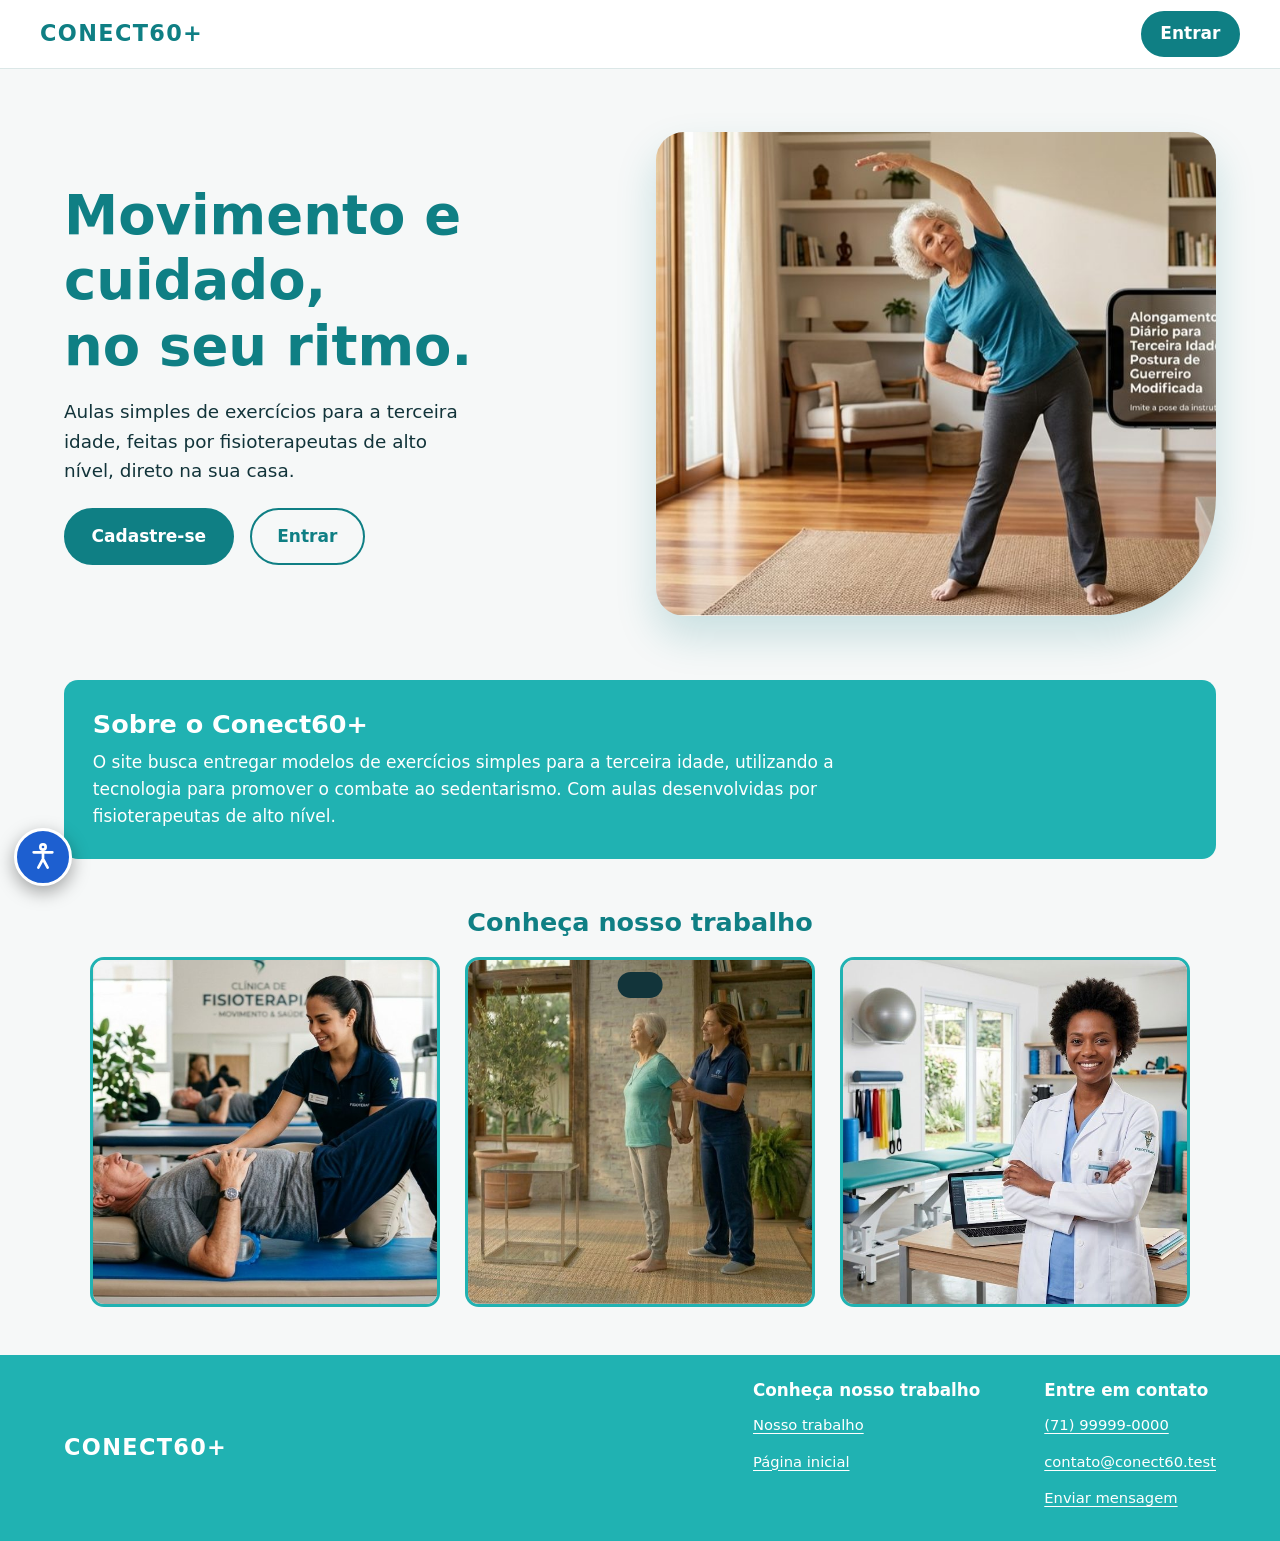
==== Conect60--main/Conect60--main/index.html @ 30f58a7e "Add files via upload" ====
<!DOCTYPE html>
<html lang="pt-BR">
<head>
<meta charset="UTF-8">
<meta name="viewport" content="width=device-width, initial-scale=1">
<title>Conect60+ | Exercícios para a terceira idade</title>
<link rel="stylesheet" href="style.css">
<script src="script.js" defer></script>
</head>
<body>
<a class="skip" href="#main">Pular para o conteúdo</a>

<header class="top">
  <a class="logo" href="#" data-go="home" aria-label="Conect60+, página inicial">CONECT60+</a>
  <nav class="top-actions" aria-label="Principal">
    <button class="btn btn-sm" id="btn-enter-top" data-open="login">Entrar</button>
    <button class="icon-btn" id="btn-profile" data-open="profile" aria-label="Abrir meu perfil" hidden>
      <img id="top-avatar" alt="" hidden>
      <svg id="top-avatar-svg" viewBox="0 0 24 24" aria-hidden="true"><circle cx="12" cy="8" r="4"/><path d="M4 21c1-4.5 4.5-6 8-6s7 1.5 8 6"/></svg>
    </button>
    <button class="btn btn-sm btn-ghost" id="btn-logout" hidden>Sair</button>
  </nav>
</header>

<main id="main" tabindex="-1">

  <!-- HOME -->
  <section class="view is-active" id="view-home" aria-labelledby="h-home">
    <div class="hero">
      <div class="hero-text">
        <h1 id="h-home">Movimento e cuidado, <br>no seu ritmo.</h1>
        <p>Aulas simples de exercícios para a terceira idade, feitas por fisioterapeutas de alto nível, direto na sua casa.</p>
        <div class="cta">
          <button class="btn" data-open="signup">Cadastre-se</button>
          <button class="btn btn-outline" data-open="login">Entrar</button>
        </div>
      </div>
      <div class="hero-img" role="img" aria-label="Senhora fazendo alongamento em casa, seguindo uma aula pelo celular"></div>
    </div>
    <section class="about" aria-labelledby="h-about">
      <h2 id="h-about">Sobre o Conect60+</h2>
      <p>O site busca entregar modelos de exercícios simples para a terceira idade, utilizando a tecnologia para promover o combate ao sedentarismo. Com aulas desenvolvidas por fisioterapeutas de alto nível.</p>
    </section>

  <!-- CONHEÇA NOSSO TRABALHO (só na página inicial) -->
  <section class="work" id="trabalho" tabindex="-1" aria-labelledby="h-work">
    <h2 id="h-work">Conheça nosso trabalho</h2>
    <ul class="work-grid">
      <li><figure tabindex="0">
        <div class="photo p1" role="img" aria-label="Fisioterapeuta atendendo um paciente idoso em uma clínica"></div>
        <figcaption>Nossos fisioterapeutas são profissionais qualificados e preparados para atender as necessidades da terceira idade.</figcaption>
      </figure></li>
      <li><figure tabindex="0">
        <div class="photo p2" role="img" aria-label="Fisioterapeuta ajudando uma senhora em um exercício de alongamento dos braços"></div>
        <figcaption>Todos os exercícios são seguros, confiáveis e desenvolvidos com base em orientações profissionais.</figcaption>
      </figure></li>
      <li><figure tabindex="0">
        <div class="photo p3" role="img" aria-label="Fisioterapeuta sorrindo, de braços cruzados, em sala de fisioterapia"></div>
        <figcaption>Nossa equipe acompanha cada aula com carinho e atenção, para você se sentir seguro em cada movimento.</figcaption>
      </figure></li>
    </ul>
  </section>
  </section>

  <!-- HOME DO IDOSO -->
  <section class="view" id="view-elder" aria-labelledby="h-elder">
    <div class="banner"><h1 id="h-elder">Olá, <span class="user-name">bem-vindo</span>!</h1></div>
    <div class="content">
      <h2 class="tag">Suas aulas</h2>
      <p class="progress" id="progress" aria-live="polite"></p>
      <ul class="grid lessons" id="lessons"></ul>
      <button class="btn btn-outline" id="btn-rate" data-open="rate" hidden>Avaliar o fisioterapeuta</button>
      <h2 class="tag">Profissionais</h2>
      <p class="sub">Toque em um profissional para ver as informações e as aulas dele.</p>
      <ul class="pros" id="pros"></ul>
      <h2 class="tag">Exercícios</h2>
      <ul class="grid tiles" id="tiles"></ul>
    </div>
  </section>

  <!-- HOME DO PROFISSIONAL -->
  <section class="view" id="view-pro" aria-labelledby="h-pro">
    <div class="banner"><h1 id="h-pro">Olá, <span class="user-name">profissional</span>!</h1></div>
    <div class="content">
      <div class="publish">
        <h2>Publicar atividades</h2>
        <label class="btn btn-outline upload">
          Publique suas atividades
          <input type="file" id="file-up" accept="video/*,image/*" multiple>
        </label>
        <ul class="published" id="published" aria-live="polite"></ul>
      </div>
      <h2 class="tag">Quadros</h2>
      <ul class="grid lessons" id="boards"></ul>
    </div>
  </section>

  <!-- NOSSO TRABALHO (equipe e TCC) -->
  <section class="view" id="view-team" aria-labelledby="h-team">
    <div class="banner">
      <h1 id="h-team">Nosso trabalho</h1>
      <p class="cat-desc">Conheça a equipe e o projeto por trás do CONECT 60+.</p>
    </div>
    <div class="content">
      <div class="team-top">
        <figure class="team-photo">
          <img src="imagens/equipe.jpg" alt="Foto da equipe de desenvolvimento do CONECT 60+" width="1200" height="800">
          <figcaption>Equipe de desenvolvimento do CONECT 60+</figcaption>
        </figure>
        <div class="team-text">
          <h2>Sobre o nosso TCC</h2>
          <p><strong>O CONECT 60+</strong> é uma plataforma web digital assistiva que une tecnologia e fisioterapia preventiva para o público 60+.</p>
          <p>Desenvolvido como Trabalho de Conclusão de Curso (TCC), o projeto leva aulas e exercícios simples para dentro da casa das pessoas idosas, com a orientação de profissionais de fisioterapia, e usa uma interface pensada para ser fácil, clara e acessível.</p>
          <p>Nosso propósito é aproximar a terceira idade da tecnologia e, ao mesmo tempo, incentivar o movimento e o cuidado com a saúde todos os dias.</p>
        </div>
      </div>
      <h2 class="tag">O que a plataforma promove</h2>
      <ul class="goals">
        <li class="goal"><span class="ico" aria-hidden="true">💻</span><h3>Integração dos idosos no meio digital</h3><p>Interface simples, com letras grandes e recursos de acessibilidade, para quem está começando no mundo digital.</p></li>
        <li class="goal"><span class="ico" aria-hidden="true">🧠</span><h3>Estímulo à independência cognitiva</h3><p>Escolher aulas, seguir os passos e acompanhar o próprio progresso ajudam a exercitar a autonomia, a atenção e a memória.</p></li>
        <li class="goal"><span class="ico" aria-hidden="true">🦵</span><h3>Melhora da mobilidade</h3><p>Exercícios leves de alongamento, equilíbrio e fortalecimento, orientados por fisioterapeutas.</p></li>
        <li class="goal"><span class="ico" aria-hidden="true">🏃</span><h3>Prevenção do sedentarismo</h3><p>Aulas curtas, que podem ser feitas em casa, ajudam a criar o hábito de se movimentar todos os dias.</p></li>
      </ul>
      <a class="btn" href="#" data-go="home">Voltar ao início</a>
    </div>
  </section>

  <!-- PÁGINA DE CATEGORIA DE EXERCÍCIOS -->
  <section class="view" id="view-cat" aria-labelledby="h-cat">
    <div class="banner cat-banner">
      <div class="banner-text">
      <nav class="crumbs" aria-label="Você está em">
        <a href="#" id="crumb-back">Exercícios</a> <span aria-hidden="true">/</span> <span id="cat-crumb" aria-current="page"></span>
      </nav>
      <h1 id="h-cat"></h1>
      <p id="cat-desc" class="cat-desc"></p>
      </div>
      <img id="cat-img" class="cat-img" alt="" width="233" height="179">
    </div>
    <div class="content">
      <p class="safety" role="note"><strong>Atenção:</strong> faça os movimentos devagar. Pare se sentir dor, tontura ou falta de ar e converse com o seu profissional de saúde.</p>
      <ul class="grid ex-grid" id="ex-list"></ul>
      <nav class="cat-nav" aria-label="Outras categorias">
        <button type="button" class="btn btn-outline" id="cat-prev"></button>
        <button type="button" class="btn" id="cat-back">Voltar aos exercícios</button>
        <button type="button" class="btn btn-outline" id="cat-next"></button>
      </nav>
    </div>
  </section>

</main>

<footer class="foot">
  <strong class="logo light">CONECT60+</strong>
  <nav class="foot-cols" aria-label="Rodapé">
    <div id="foot-work">
      <h2 class="f-title">Conheça nosso trabalho</h2>
      <ul>
        <li><a href="#nosso-trabalho" id="lnk-work">Nosso trabalho</a></li>
        <li><a href="#" data-go="home">Página inicial</a></li>
      </ul>
    </div>
    <div>
      <h2 class="f-title">Entre em contato</h2>
      <ul>
        <li><a href="tel:+5571999990000">(71) 99999-0000</a></li>
        <li><a href="mailto:contato@conect60.test">contato@conect60.test</a></li>
        <li><button type="button" class="f-btn" data-open="contact">Enviar mensagem</button></li>
      </ul>
    </div>
  </nav>
</footer>

<!-- DIALOGS (formulários só aparecem ao clicar) -->
<dialog id="dlg-signup" aria-labelledby="t-signup">
  <form method="dialog" class="card" id="f-signup" novalidate>
    <button type="button" class="close" data-close aria-label="Fechar">×</button>
    <h2 id="t-signup">Cadastre-se</h2>
    <p class="err" role="alert" aria-live="assertive"></p>
    <label>Nome completo<input name="nome" autocomplete="name" required></label>
    <div class="pro-only" hidden>
      <label>E-mail<input name="email" type="email" autocomplete="email"></label>
    </div>
    <label>Telefone<input name="tel" type="tel" inputmode="tel" autocomplete="tel" required></label>
    <label>Senha<input name="senha" type="password" autocomplete="new-password" minlength="6" required></label>
    <div class="pro-only" hidden>
      <label>Número do Crefito<input name="crefito"></label>
    </div>
    <button class="btn" type="submit">Cadastrar-se</button>
    <button type="button" class="link" id="toggle-pro" aria-pressed="false">Entre como profissional de saúde</button>
    <button type="button" class="link" data-open="login">Já tenho conta</button>
  </form>
</dialog>

<dialog id="dlg-login" aria-labelledby="t-login">
  <form method="dialog" class="card" id="f-login" novalidate>
    <button type="button" class="close" data-close aria-label="Fechar">×</button>
    <h2 id="t-login">Entrar</h2>
    <p class="err" role="alert" aria-live="assertive"></p>
    <label>Telefone<input name="tel" type="tel" inputmode="tel" autocomplete="tel" required></label>
    <label>Senha<input name="senha" type="password" autocomplete="current-password" required></label>
    <button class="btn" type="submit">Entrar</button>
    <button type="button" class="link" data-open="reset">Esqueceu a senha?</button>
    <button type="button" class="link" data-open="signup">Criar conta</button>
  </form>
</dialog>

<dialog id="dlg-reset" aria-labelledby="t-reset">
  <form method="dialog" class="card" id="f-reset" novalidate>
    <button type="button" class="close" data-close aria-label="Fechar">×</button>
    <h2 id="t-reset">Redefinir senha</h2>
    <p class="err" role="alert" aria-live="assertive"></p>
    <label>Telefone<input name="tel" type="tel" inputmode="tel" required></label>
    <label>Nova senha<input name="senha" type="password" minlength="6" autocomplete="new-password" required></label>
    <button class="btn" type="submit">Alterar senha</button>
  </form>
</dialog>

<!-- PERFIL (pop-up) -->
<dialog id="dlg-profile" aria-labelledby="t-profile" class="wide">
  <form method="dialog" class="card profile" id="f-profile" novalidate>
    <button type="button" class="close" data-close aria-label="Fechar">×</button>
    <h2 id="t-profile" class="bar">Perfil</h2>
    <p class="err" role="alert" aria-live="assertive"></p>
    <div class="profile-body">
      <div class="avatar-wrap">
        <div class="avatar" id="avatar-box">
          <img id="avatar-img" alt="Sua foto de perfil" hidden>
          <svg id="avatar-svg" viewBox="0 0 24 24" aria-hidden="true"><circle cx="12" cy="8" r="4"/><path d="M4 21c1-4.5 4.5-6 8-6s7 1.5 8 6"/></svg>
        </div>
        <div class="photo-actions">
          <label class="btn btn-sm btn-outline photo-btn">Alterar foto<input type="file" id="photo-input" accept="image/png,image/jpeg,image/webp"></label>
          <button type="button" class="link" id="photo-remove" hidden>Remover foto</button>
        </div>
      </div>
      <div class="fields">
        <label>Nome completo<input name="nome" autocomplete="name"></label>
        <label>Telefone para contato<input name="tel" type="tel" autocomplete="tel"></label>
        <label class="pro-only">Título profissional<input name="titulo" placeholder="Ex.: Fisioterapeuta, Crefito 0000"></label>
        <label class="pro-only">Resumo profissional<textarea name="resumo" rows="3"></textarea></label>
        <label>Senha<input name="hashview" id="hashview" class="hash" readonly aria-describedby="hash-help"></label>
        <p class="hint left" id="hash-help">Por segurança, sua senha fica sempre oculta. Para trocar, use “Atualizar senha” abaixo.</p>
        <fieldset class="pass-box">
          <legend>Atualizar senha</legend>
          <label>Senha atual<input name="atual" type="password" autocomplete="current-password"></label>
          <label>Nova senha<input name="nova" type="password" autocomplete="new-password" minlength="6"></label>
          <label>Confirmar nova senha<input name="conf" type="password" autocomplete="new-password"></label>
          <button type="button" class="btn btn-outline" id="btn-newpass">Atualizar senha</button>
        </fieldset>
        <button class="btn" type="submit">Salvar alterações</button>
      </div>
    </div>
  </form>
</dialog>


<!-- CONTATO -->
<dialog id="dlg-contact" aria-labelledby="t-contact">
  <form method="dialog" class="card" id="f-contact" novalidate>
    <button type="button" class="close" data-close aria-label="Fechar">×</button>
    <h2 id="t-contact">Fale com a gente</h2>
    <p class="hint">Telefone de teste: (71) 99999-0000<br>E-mail de teste: contato@conect60.test</p>
    <p class="err" role="alert" aria-live="assertive"></p>
    <label>Nome<input name="nome" autocomplete="name" required></label>
    <label>E-mail<input name="email" type="email" autocomplete="email" required></label>
    <label>Mensagem<textarea name="msg" rows="4" required></textarea></label>
    <button class="btn" type="submit">Enviar mensagem</button>
  </form>
</dialog>

<!-- PLAYER DA AULA -->
<dialog id="dlg-player" aria-labelledby="t-player" class="wide">
  <div class="card">
    <button type="button" class="close" data-close aria-label="Fechar aula">×</button>
    <h2 id="t-player">Aula</h2>
    <video id="player" controls preload="metadata"></video>
    <p class="hint" id="player-hint"></p>
    <button class="btn" type="button" id="btn-finish">Concluir aula</button>
  </div>
</dialog>

<!-- AVALIAÇÃO (ao finalizar as aulas) -->
<dialog id="dlg-rate" aria-labelledby="t-rate" class="eval">
  <form method="dialog" class="card" id="f-rate" novalidate>
    <div class="rate-head">
      <div class="avatar sm" aria-hidden="true"><svg viewBox="0 0 24 24"><circle cx="12" cy="8" r="4"/><path d="M4 21c1-4.5 4.5-6 8-6s7 1.5 8 6"/></svg></div>
      <div><span class="chip">Sessão / Pacote finalizado</span><strong id="rate-pro">Nome do Profissional</strong></div>
      <button type="button" class="btn btn-sm btn-ghost" data-close>× Fechar</button>
    </div>
    <hr>
    <fieldset class="rate-set">
      <legend id="t-rate">Como foi a sua experiência com este fisioterapeuta?</legend>
      <button type="button" class="btn btn-sm btn-listen" id="btn-listen" aria-label="Ouvir a pergunta e as opções">🔊 Ouvir</button>
      <div class="opts">
        <label class="opt o-bad"><input type="radio" name="nota" value="1"><span><svg viewBox="0 0 24 24" aria-hidden="true"><path d="M10 15H5.5a2 2 0 0 1-2-2.3l1-6A2 2 0 0 1 6.5 5H17v10l-4 6a2 2 0 0 1-2-2z"/></svg>Não gostei</span></label>
        <label class="opt o-neutral"><input type="radio" name="nota" value="2"><span><svg viewBox="0 0 24 24" aria-hidden="true"><circle cx="12" cy="12" r="9"/><path d="M8 15h8M9 9.5h.01M15 9.5h.01"/></svg>Neutro</span></label>
        <label class="opt o-good"><input type="radio" name="nota" value="3"><span><svg viewBox="0 0 24 24" aria-hidden="true"><path d="M14 9h4.5a2 2 0 0 1 2 2.3l-1 6a2 2 0 0 1-2 1.7H7V9l4-6a2 2 0 0 1 2 2z"/></svg>Gostei</span></label>
        <label class="opt o-great"><input type="radio" name="nota" value="4"><span><svg viewBox="0 0 24 24" aria-hidden="true"><path d="M12 3l2.7 5.6 6.1.9-4.4 4.3 1 6.1L12 17l-5.4 2.9 1-6.1L3.2 9.5l6.1-.9z"/></svg>Ótimo</span></label>
      </div>
    </fieldset>
    <button class="btn btn-save" type="submit" id="btn-save" disabled>Salvar avaliação</button>
    <button type="button" class="link" data-close>Responder depois</button>
  </form>
</dialog>

<!-- PERFIL DO PROFISSIONAL (visto pelo idoso) -->
<dialog id="dlg-pro" aria-labelledby="pro-name" class="wide">
  <div class="card pro-card">
    <button type="button" class="close" data-close aria-label="Fechar">×</button>
    <div class="pro-head">
      <img id="pro-photo" class="pro-photo" alt="" hidden>
      <div>
        <h2 id="pro-name"></h2>
        <p id="pro-title" class="pro-title"></p>
        <span class="chip" id="pro-demo" hidden>Perfil de demonstração</span>
      </div>
    </div>
    <p id="pro-sum"></p>
    <h3>Aulas deste profissional</h3>
    <ul class="pro-lessons" id="pro-lessons"></ul>
  </div>
</dialog>

<!-- ACESSIBILIDADE -->
<div class="a11y" id="a11y">
  <button type="button" class="a11y-toggle" id="a11y-toggle" aria-expanded="false" aria-controls="a11y-panel" aria-label="Opções de acessibilidade">
    <svg viewBox="0 0 24 24" aria-hidden="true"><circle cx="12" cy="4.5" r="2"/><path d="M5 8.5h14M12 8.5v5M12 13.5l-3.5 6.5M12 13.5l3.5 6.5"/></svg>
  </button>
  <div class="a11y-panel" id="a11y-panel" role="region" aria-label="Opções de acessibilidade" hidden>
    <h2>Acessibilidade</h2>
    <div class="a11y-row" role="group" aria-label="Tamanho da letra">
      <span>Tamanho da letra: <output id="fs-val" aria-live="polite">100%</output></span>
      <button type="button" class="a11y-b" id="fs-minus" aria-label="Diminuir letra">A−</button>
      <button type="button" class="a11y-b" id="fs-plus" aria-label="Aumentar letra">A+</button>
      <button type="button" class="a11y-b" id="fs-reset" aria-label="Voltar ao tamanho padrão">Padrão</button>
    </div>
    <button type="button" class="a11y-opt" id="opt-hc" aria-pressed="false"><span aria-hidden="true">◐</span> Alto contraste</button>
    <button type="button" class="a11y-opt" id="opt-read" aria-pressed="false"><span aria-hidden="true">🔊</span> Ouvir a página</button>
    <button type="button" class="a11y-opt" id="opt-libras" aria-pressed="false"><span aria-hidden="true">🤟</span> Libras (VLibras)</button>
    <p class="hint left">Dica: selecione um trecho do texto antes de tocar em “Ouvir” para ouvir só ele.</p>
  </div>
</div>

<div class="toast" id="toast" role="status" aria-live="polite"></div>
</body>
</html>
---- Conect60--main/Conect60--main/style.css ----
:root{
  --teal:#20b2b2; --teal-d:#0f7f84; --ink:#12343a; --mist:#eaf7f7; --bg:#f6f8f8; --white:#fff; --danger:#b3261e;
  --r:14px; --ease:cubic-bezier(.22,.8,.3,1);
  --hero-img:url('imagens/hero-alongamento.jpg');
  font-family:"Segoe UI",system-ui,-apple-system,Roboto,sans-serif; color:var(--ink);
}
*{box-sizing:border-box}
html{scroll-behavior:smooth}
body{margin:0;background:var(--bg);font-size:1.0625rem;line-height:1.6;min-height:100vh;display:flex;flex-direction:column}
main{flex:1}
main:focus{outline:none}
h1,h2{line-height:1.2;margin:0 0 .6rem}
button,input,textarea{font:inherit}
:focus-visible{outline:3px solid #ffb703;outline-offset:3px;border-radius:6px}

.skip{position:absolute;left:-999px;top:0;background:var(--ink);color:#fff;padding:.7rem 1rem;z-index:100}
.skip:focus{left:0}

/* topo */
.top{position:sticky;top:0;z-index:20;display:flex;justify-content:space-between;align-items:center;padding:.7rem clamp(1rem,4vw,2.5rem);background:var(--white);box-shadow:0 1px 0 #dbe7e7}
.logo{font-weight:800;letter-spacing:.06em;font-size:1.4rem;color:var(--teal-d);text-decoration:none}
.logo.light{color:#fff}
.top-actions{display:flex;gap:.6rem;align-items:center}

/* botões */
.btn{background:var(--teal-d);color:#fff;border:2px solid var(--teal-d);padding:.8rem 1.6rem;border-radius:999px;font-weight:700;cursor:pointer;transition:transform .2s var(--ease),box-shadow .2s var(--ease),background .2s;display:inline-block;text-align:center}
.btn:hover{transform:translateY(-2px);box-shadow:0 8px 18px rgba(15,127,132,.28)}
.btn:active{transform:scale(.97)}
.btn-sm{padding:.45rem 1.1rem}
.btn-outline{background:transparent;color:var(--teal-d)}
.btn-outline:hover{background:var(--mist)}
.btn-ghost{background:transparent;color:var(--teal-d)}
.icon-btn{width:46px;height:46px;border-radius:50%;border:2px solid var(--teal-d);background:var(--white);display:grid;place-items:center;cursor:pointer;transition:transform .25s var(--ease)}
.icon-btn:hover{transform:rotate(-8deg) scale(1.08)}
.icon-btn svg,.avatar svg{width:60%;fill:none;stroke:var(--teal-d);stroke-width:1.8;stroke-linecap:round}
.link{background:none;border:0;color:var(--teal-d);text-decoration:underline;cursor:pointer;padding:.3rem;font-size:.95rem}
[hidden]{display:none!important}

/* transição de páginas */
.view{display:none}
.view.is-active{display:block;animation:viewIn .55s var(--ease) both}
.view.leaving{display:block;animation:viewOut .25s ease-in both;pointer-events:none}
@keyframes viewIn{from{opacity:0;transform:translateY(24px) scale(.985)}to{opacity:1;transform:none}}
@keyframes viewOut{to{opacity:0;transform:translateY(-14px)}}

/* hero */
.hero{display:grid;grid-template-columns:1fr 1fr;align-items:center;gap:2rem;padding:clamp(1.5rem,5vw,4rem) clamp(1rem,5vw,4rem);min-height:68vh}
.hero h1{font-size:clamp(2rem,5vw,3.4rem);color:var(--teal-d)}
.hero p{max-width:34ch;font-size:1.15rem}
.hero-text>*{animation:rise .7s var(--ease) both}
.hero-text>:nth-child(2){animation-delay:.12s}
.hero-text>:nth-child(3){animation-delay:.24s}
@keyframes rise{from{opacity:0;transform:translateY(22px)}to{opacity:1;transform:none}}
.cta{display:flex;gap:1rem;flex-wrap:wrap;margin-top:1.4rem}
.hero-img{min-height:340px;height:100%;border-radius:28px 28px 120px 28px;background:var(--hero-img) 58% center/cover;background-color:#bfeaea;box-shadow:0 20px 40px rgba(15,127,132,.2);animation:float 6s ease-in-out infinite}
@keyframes float{50%{transform:translateY(-10px)}}
.about{margin:0 clamp(1rem,5vw,4rem) 3rem;background:var(--teal);color:#fff;padding:1.8rem;border-radius:var(--r)}
.about p{max-width:70ch;margin:0}

/* áreas logadas */
.banner{background:linear-gradient(120deg,var(--teal),var(--teal-d));color:#fff;padding:2.5rem clamp(1rem,5vw,4rem)}
.banner h1{margin:0;font-size:clamp(1.6rem,4vw,2.4rem)}
.content{padding:1.5rem clamp(1rem,5vw,4rem) 3rem}
.tag{display:inline-block;background:var(--teal);color:#fff;padding:.3rem 1rem;border-radius:8px;font-size:1.05rem;margin:1.5rem 0 .9rem}
.grid{list-style:none;margin:0;padding:0;display:grid;gap:1rem}
.lessons{grid-template-columns:repeat(auto-fill,minmax(210px,1fr))}
.tiles{grid-template-columns:repeat(auto-fill,minmax(150px,1fr))}
.lesson,.tile{border-radius:var(--r);overflow:hidden;animation:rise .5s var(--ease) both}
.lesson button{width:100%;aspect-ratio:16/9;background:#0b1d20;border:0;border-radius:var(--r);cursor:pointer;display:grid;place-items:center;color:#fff;transition:transform .25s var(--ease)}
.lesson button:hover{transform:scale(1.03)}
.lesson button::before{content:"";width:46px;height:46px;border-radius:50%;background:var(--teal) url("data:image/svg+xml,%3Csvg xmlns='http://www.w3.org/2000/svg' viewBox='0 0 24 24'%3E%3Cpath fill='white' d='M9 7l9 5-9 5z'/%3E%3C/svg%3E") center/70%;transition:transform .25s}
.lesson button:hover::before{transform:scale(1.15)}
.lesson span{display:block;font-size:.9rem;padding:.3rem .2rem}
.tile{background:var(--teal);color:#fff;min-height:110px;display:grid;place-items:center;font-weight:700;padding:1rem;text-align:center;transition:transform .25s var(--ease)}
.tile:hover{transform:translateY(-4px) rotate(-1deg)}
.publish{background:var(--white);border-radius:var(--r);padding:1.4rem;box-shadow:0 6px 20px rgba(0,0,0,.06);text-align:center}
.upload{cursor:pointer}
.upload input{position:absolute;opacity:0;width:1px;height:1px}
.upload:focus-within{outline:3px solid #ffb703;outline-offset:3px}
.published{list-style:none;padding:0;margin:1rem 0 0}
.published li{animation:rise .4s var(--ease) both;padding:.3rem 0}

/* rodapé */
.foot{background:var(--teal);color:#fff;display:flex;gap:2rem;flex-wrap:wrap;justify-content:space-between;align-items:center;padding:1.6rem clamp(1rem,5vw,4rem)}
.foot p{margin:0}

/* dialogs */
dialog{border:0;background:transparent;padding:1rem;max-width:min(94vw,380px);width:100%;overflow:visible}
dialog.wide{max-width:min(94vw,640px)}
dialog::backdrop{background:rgba(10,40,45,.55);backdrop-filter:blur(3px)}
dialog[open]{animation:pop .4s var(--ease) both}
dialog[open]::backdrop{animation:fade .3s both}
dialog.closing{animation:popOut .22s ease-in both}
dialog.closing::backdrop{animation:fadeOut .22s both}
@keyframes pop{from{opacity:0;transform:translateY(30px) scale(.92)}to{opacity:1;transform:none}}
@keyframes popOut{to{opacity:0;transform:translateY(16px) scale(.96)}}
@keyframes fade{from{opacity:0}}
@keyframes fadeOut{to{opacity:0}}
.card{position:relative;background:var(--white);border-radius:20px;padding:1.8rem 1.6rem;display:flex;flex-direction:column;gap:.8rem;box-shadow:0 24px 50px rgba(0,0,0,.3)}
.card h2{text-align:center;color:var(--teal-d);margin:0}
.card label{display:flex;flex-direction:column;font-size:.9rem;font-weight:600;gap:.25rem}
.card input,.card textarea{border:2px solid var(--teal);border-radius:999px;padding:.65rem 1rem;color:var(--ink);transition:box-shadow .2s,border-color .2s}
.card textarea{border-radius:14px;resize:vertical}
.card input:focus,.card textarea:focus{outline:none;border-color:var(--teal-d);box-shadow:0 0 0 4px rgba(32,178,178,.3)}
.card input[aria-invalid=true]{border-color:var(--danger)}
.close{position:absolute;top:.4rem;right:.7rem;border:0;background:none;font-size:1.8rem;line-height:1;cursor:pointer;color:var(--teal-d);width:44px;height:44px;border-radius:50%}
.close:hover{background:var(--mist)}
.err{margin:0;color:var(--danger);font-size:.9rem;text-align:center;min-height:0}
.err:empty{display:none}
.err:not(:empty){animation:shake .4s}
@keyframes shake{25%{transform:translateX(-6px)}75%{transform:translateX(6px)}}
.pro-only,.elder-only{display:flex;flex-direction:column}
.profile{padding:0 0 1.6rem;overflow:hidden}
.profile .bar{background:var(--teal);color:#fff;padding:1rem;border-radius:20px 20px 0 0}
.profile>.err{padding:0 1.5rem}
.profile-body{display:grid;grid-template-columns:150px 1fr;gap:1.4rem;padding:0 1.5rem;align-items:start}
.avatar{aspect-ratio:1;border:4px solid var(--teal);border-radius:20px;display:grid;place-items:center;background:var(--mist)}
.fields{display:flex;flex-direction:column;gap:.8rem}

.toast{position:fixed;left:50%;bottom:1.4rem;transform:translate(-50%,120px);background:var(--ink);color:#fff;padding:.8rem 1.4rem;border-radius:999px;transition:transform .4s var(--ease);z-index:200;max-width:90vw}
.toast.show{transform:translate(-50%,0)}

/* responsividade */
@media (max-width:860px){
  .hero{grid-template-columns:1fr;min-height:auto;text-align:center}
  .hero p{margin-inline:auto}
  .cta{justify-content:center}
  .hero-img{order:-1;min-height:220px;border-radius:24px 24px 70px 24px}
}
@media (max-width:560px){
  body{font-size:1rem}
  .profile-body{grid-template-columns:1fr}
  .avatar{width:110px;margin:0 auto}
  .foot{flex-direction:column;text-align:center}
  .btn{width:100%}
  .top-actions .btn{width:auto}
}
@media (min-width:1400px){ body{font-size:1.15rem} }

/* acessibilidade */
@media (prefers-reduced-motion:reduce){
  *,*::before,*::after{animation-duration:.01ms!important;animation-iteration-count:1!important;transition-duration:.01ms!important;scroll-behavior:auto!important}
}
@media (prefers-contrast:more){ :root{--teal:#0f7f84} .card input{border-color:#000} }

/* player e avaliação */
.progress{margin:.2rem 0 .8rem;font-weight:600;color:var(--teal-d)}
.lesson.done span::before{content:"✔ ";color:var(--teal-d)}
#player{width:100%;border-radius:12px;background:#0b1d20;aspect-ratio:16/9}
.hint{margin:0;font-size:.85rem;text-align:center;color:#51696d}
dialog.eval{max-width:min(94vw,560px)}
.card.rating,#f-rate{border:2px solid #1d5fd0}
.rate-head{display:flex;align-items:center;gap:.8rem}
.rate-head>div:nth-child(2){flex:1;display:flex;flex-direction:column}
.chip{background:#dce9ff;color:#1d4fa8;font-size:.72rem;padding:.1rem .5rem;border-radius:6px;align-self:flex-start}
.avatar.sm{width:44px;border-width:2px;border-radius:50%}
hr{width:100%;border:0;border-top:1px solid #dbe7e7;margin:0}
.rate-set{border:0;padding:0;margin:0;display:grid;grid-template-columns:1fr auto;gap:.8rem;align-items:center}
.rate-set legend{float:left;width:calc(100% - 100px);font-weight:700;padding:0;line-height:1.35}
.rate-set legend+.btn-listen{justify-self:end}
.btn-listen{background:#1d5fd0;border-color:#1d5fd0}
.opts{grid-column:1/-1;display:grid;grid-template-columns:repeat(4,1fr);gap:.6rem}
.opt{position:relative;cursor:pointer}
.opt input{position:absolute;opacity:0;inset:0;width:100%;height:100%;margin:0;cursor:pointer}
.opt span{display:flex;flex-direction:column;align-items:center;gap:.4rem;justify-content:center;border:2px solid var(--c);color:var(--c);border-radius:10px;padding:.9rem .3rem;font-size:.85rem;font-weight:700;background:#fff;transition:transform .2s var(--ease),background .2s,color .2s,box-shadow .2s;min-height:96px;text-align:center}
.opt svg{width:30px;fill:none;stroke:currentColor;stroke-width:1.8;stroke-linecap:round;stroke-linejoin:round}
.opt:hover span{transform:translateY(-3px)}
.opt input:checked+span{background:var(--c);color:#fff;transform:scale(1.05);box-shadow:0 8px 18px rgba(0,0,0,.2);animation:pickd .35s var(--ease)}
.opt input:focus-visible+span{outline:3px solid #ffb703;outline-offset:3px}
@keyframes pickd{50%{transform:scale(1.12)}}
.o-bad{--c:#c62828}.o-neutral{--c:#a66a00}.o-good{--c:#1f7a3f}.o-great{--c:#1b2a2e}
.btn-save{width:100%;padding:1rem}
.btn-save:disabled{background:#9aa5b1;border-color:#9aa5b1;cursor:not-allowed;transform:none;box-shadow:none}
.btn-save:not(:disabled){animation:pickd .4s var(--ease)}
@media (max-width:560px){
  .opts{grid-template-columns:repeat(2,1fr)}
  .rate-head{flex-wrap:wrap}
  .rate-set legend{width:100%;float:none}
  .rate-set{grid-template-columns:1fr}
  .rate-set legend+.btn-listen{justify-self:start;width:auto}
}

/* conheça nosso trabalho */
:root{--work-1:url('imagens/clinica.jpg');--work-2:url('imagens/fisio-orientando.jpg');--work-3:url('imagens/fisioterapeuta.jpg')}
.work{padding:0 clamp(1rem,5vw,4rem) 3rem;scroll-margin-top:80px}
.work:focus{outline:none}
.work h2{color:var(--teal-d);text-align:center;margin-bottom:1.2rem}
.work-grid{list-style:none;margin:0 auto;padding:0;display:grid;grid-template-columns:repeat(3,1fr);gap:clamp(.8rem,2vw,1.6rem);max-width:1100px}
.work-grid li{transition:opacity .7s var(--ease),transform .7s var(--ease)}
.js .work-grid li{opacity:0;transform:translateY(34px) scale(.96)}
.js .work-grid.in li{opacity:1;transform:none}
.work-grid li:nth-child(2){transition-delay:.15s}
.work-grid li:nth-child(3){transition-delay:.3s}
.work figure{margin:0;position:relative;aspect-ratio:1;border:3px solid var(--teal);border-radius:var(--r);overflow:hidden;cursor:pointer;background:#fff;transition:transform .35s var(--ease),box-shadow .35s var(--ease)}
.work figure:hover,.work figure:focus-within,.work figure.show{transform:translateY(-6px);box-shadow:0 18px 34px rgba(15,127,132,.3)}
.photo{position:absolute;inset:0;background-size:cover;background-position:center;transition:transform .7s var(--ease),filter .5s}
.p1{background-image:var(--work-1);background-position:52% center}.p2{background-image:var(--work-2);background-position:64% center}.p3{background-image:var(--work-3);background-position:68% center}
.work figure:hover .photo,.work figure:focus-within .photo,.work figure.show .photo{transform:scale(1.12);filter:blur(1.5px) brightness(.8)}
.work figcaption{position:absolute;inset:0;display:grid;place-items:center;padding:1.2rem;text-align:center;color:#fff;font-weight:700;font-size:clamp(.85rem,1.6vw,1.05rem);background:rgba(8,40,45,.62);opacity:0;transform:translateY(24px);transition:opacity .4s var(--ease),transform .5s var(--ease)}
.work figure:hover figcaption,.work figure:focus-within figcaption,.work figure.show figcaption{opacity:1;transform:none}

/* rodapé */
.foot-cols{display:flex;gap:clamp(1.5rem,6vw,4rem);flex-wrap:wrap}
.f-title{font-size:1.05rem;margin:0 0 .4rem}
.foot ul{list-style:none;margin:0;padding:0;font-size:.92rem}
.foot li{padding:.15rem 0}
.foot a,.f-btn{color:#fff;text-decoration:underline;text-underline-offset:3px;background:none;border:0;cursor:pointer;padding:.25rem 0;display:inline-block;transition:opacity .2s,transform .2s}
.foot a:hover,.f-btn:hover{opacity:.8;transform:translateX(3px)}
.foot :focus-visible{outline-color:#fff}
@media (max-width:860px){.work-grid{grid-template-columns:1fr 1fr}.work-grid li:last-child{grid-column:1/-1;max-width:50%;justify-self:center;width:100%}}
@media (max-width:560px){.work-grid{grid-template-columns:1fr}.work-grid li:last-child{max-width:none}.foot-cols{justify-content:center;text-align:center}}

/* categorias de exercícios */
.tile{padding:0}
.tile button{width:100%;height:100%;min-height:110px;background:none;border:0;color:#fff;font-weight:700;cursor:pointer;padding:1rem;font-size:1rem;display:grid;place-items:center;gap:.3rem}
.tile button span{font-size:1.8rem}
.tile:focus-within{outline:3px solid #ffb703;outline-offset:3px}
.tile button:focus-visible{outline:none}
.crumbs{font-size:.9rem;margin-bottom:.6rem}
.crumbs a{color:#fff}
.cat-desc{max-width:62ch;margin:.4rem 0 0;font-size:1.1rem}
.safety{background:#fff6d6;border-left:6px solid #ffb703;padding:.8rem 1rem;border-radius:8px;margin:0 0 1.2rem}
.ex-grid{grid-template-columns:repeat(auto-fill,minmax(280px,1fr))}
.ex{background:#fff;border-radius:var(--r);padding:1.2rem;box-shadow:0 6px 18px rgba(0,0,0,.07);border-top:5px solid var(--teal);animation:rise .55s var(--ease) both;transition:transform .25s var(--ease),box-shadow .25s}
.ex:hover{transform:translateY(-4px);box-shadow:0 14px 28px rgba(15,127,132,.18)}
.ex h2{font-size:1.2rem;color:var(--teal-d);margin:0 0 .4rem}
.meta{display:flex;gap:.5rem;flex-wrap:wrap;margin:0 0 .7rem;padding:0;font-size:.85rem}
.meta span{background:var(--mist);padding:.15rem .7rem;border-radius:999px;font-weight:600}
.ex summary{cursor:pointer;font-weight:700;color:var(--teal-d);padding:.4rem 0;border-radius:6px}
.ex details[open] ol{animation:rise .4s var(--ease)}
.ex ol{margin:.5rem 0 0;padding-left:1.3rem}
.ex li{padding:.2rem 0}
.cat-nav{display:flex;gap:.8rem;flex-wrap:wrap;justify-content:space-between;margin-top:2rem}
@media (max-width:560px){.cat-nav{flex-direction:column}.ex-grid{grid-template-columns:1fr}}

/* imagens e foto de perfil */
#view-elder .banner{background:linear-gradient(120deg,rgba(32,178,178,.92),rgba(15,127,132,.8)),url('imagens/fisio-orientando.jpg') 60% 40%/cover;min-height:170px;display:flex;align-items:center}
#view-pro .banner{background:linear-gradient(90deg,rgba(15,127,132,.96) 30%,rgba(15,127,132,.5)),url('imagens/fisioterapeuta.jpg') right 30%/cover;min-height:170px;display:flex;align-items:center}
.cat-banner{display:flex;align-items:center;justify-content:space-between;gap:1.5rem}
.banner-text{flex:1}
.cat-img{width:auto;height:150px;background:#fff;border-radius:20px;padding:.5rem .8rem;box-shadow:0 10px 24px rgba(0,0,0,.2);animation:float 6s ease-in-out infinite}
.tile button img{height:78px;width:auto;max-width:100%;background:#fff;border-radius:12px;padding:.25rem .5rem;object-fit:contain;transition:transform .3s var(--ease)}
.tile:hover button img{transform:scale(1.08) rotate(2deg)}
.icon-btn{overflow:hidden;padding:0}
.icon-btn img{width:100%;height:100%;object-fit:cover;border-radius:50%}
.avatar{overflow:hidden;position:relative}
.avatar img{width:100%;height:100%;object-fit:cover;position:absolute;inset:0;animation:fade .4s both}
.avatar-wrap{display:flex;flex-direction:column;gap:.6rem;align-items:center}
.avatar-wrap .avatar{width:100%}
.photo-actions{align-items:center;gap:.2rem}
.card .photo-btn{position:relative;cursor:pointer;align-items:center;font-size:.85rem}
.photo-btn input{position:absolute;opacity:0;width:1px;height:1px;border:0;padding:0}
.photo-btn:focus-within{outline:3px solid #ffb703;outline-offset:3px}
@media (max-width:560px){
  .cat-img{height:96px}
  .cat-banner{align-items:flex-start}
  .avatar-wrap .avatar{width:110px}
  #view-pro .banner{background:linear-gradient(90deg,rgba(15,127,132,.97),rgba(15,127,132,.8)),url('imagens/fisioterapeuta.jpg') center/cover}
}
/* foco programático em títulos (troca de página) não precisa de moldura */
h1[tabindex="-1"]:focus,h1[tabindex="-1"]:focus-visible{outline:none}

/* ====== layout do idoso: aulas/exercícios maiores e bem distribuídos ====== */
.content{max-width:1400px;margin-inline:auto}
.tag{font-size:1.3rem;padding:.4rem 1.3rem}
.sub{margin:-.3rem 0 1rem;color:#51696d}
.lessons{grid-template-columns:repeat(auto-fit,minmax(240px,1fr));gap:1.2rem}
.lesson button{aspect-ratio:16/10;background:linear-gradient(rgba(5,30,35,.1),rgba(5,30,35,.55)),var(--thumb,#0b1d20) center/cover}
.lesson button::before{width:60px;height:60px}
.lesson span{font-size:1.1rem;font-weight:700;padding:.6rem .3rem}
.tiles{grid-template-columns:repeat(auto-fit,minmax(170px,1fr));gap:1.2rem}
.tile,.tile button{min-height:210px}
.tile button{font-size:1.15rem;gap:.8rem}
.tile button img{height:112px}

/* profissionais */
.pros{list-style:none;margin:0 0 1rem;padding:0;display:grid;grid-template-columns:repeat(auto-fit,minmax(160px,1fr));gap:1.2rem;justify-items:center}
.pro-av{background:none;border:0;cursor:pointer;display:flex;flex-direction:column;align-items:center;gap:.4rem;color:var(--ink);padding:.5rem;border-radius:18px;text-align:center;max-width:200px}
.pro-av img,.pro-ph{width:130px;height:130px;border-radius:50%;object-fit:cover;border:4px solid var(--teal);box-shadow:0 8px 20px rgba(15,127,132,.25);transition:transform .3s var(--ease),box-shadow .3s}
.pro-ph{display:grid;place-items:center;background:var(--mist);color:var(--teal-d);font-size:3rem;font-weight:800}
.pro-av:hover img,.pro-av:hover .pro-ph{transform:scale(1.08);box-shadow:0 14px 28px rgba(15,127,132,.35)}
.pro-av b{font-size:1.05rem}
.pro-av small{color:#51696d;font-size:.82rem;line-height:1.3}
.pro-head{display:flex;gap:1.2rem;align-items:center}
.pro-head h2{text-align:left;font-size:1.5rem}
.pro-photo{width:120px;height:120px;border-radius:50%;object-fit:cover;border:4px solid var(--teal);flex:none}
.pro-title{margin:.2rem 0 .4rem;color:#51696d}
.pro-card h3{margin:.4rem 0 0;color:var(--teal-d)}
.pro-lessons{list-style:none;margin:0;padding:0;display:flex;flex-direction:column;gap:.6rem}
.pro-lessons li{display:flex;justify-content:space-between;align-items:center;gap:1rem;background:var(--mist);border-radius:12px;padding:.7rem 1rem}
.pro-lessons small{display:block;color:#51696d}
.pro-lessons .empty{justify-content:center}

/* perfil: senha */
.hash{font-family:ui-monospace,Menlo,Consolas,monospace;font-size:.72rem;text-overflow:ellipsis;background:#f2f7f7}
.hint.left{text-align:left;margin:0}
.pass-box{border:2px dashed var(--teal);border-radius:14px;padding:.8rem;display:flex;flex-direction:column;gap:.6rem;margin:0}
.pass-box legend{font-weight:700;color:var(--teal-d);padding:0 .4rem}
.photo-actions{display:flex;flex-direction:column}
dialog.wide .card{max-height:90vh;overflow:auto}
.profile{overflow:auto}

/* nosso trabalho */
.team-top{display:grid;grid-template-columns:1.1fr 1fr;gap:2rem;align-items:center;margin:1rem 0}
.team-photo{margin:0;border-radius:22px;overflow:hidden;border:4px solid var(--teal);box-shadow:0 16px 36px rgba(15,127,132,.25);animation:rise .6s var(--ease) both}
.team-photo img{display:block;width:100%;height:auto}
.team-photo figcaption{background:var(--teal);color:#fff;padding:.6rem 1rem;font-weight:700;text-align:center}
.team-text h2{color:var(--teal-d)}
.goals{list-style:none;margin:0 0 2rem;padding:0;display:grid;grid-template-columns:repeat(auto-fit,minmax(230px,1fr));gap:1.2rem}
.goal{background:#fff;border-radius:var(--r);padding:1.3rem;border-top:5px solid var(--teal);box-shadow:0 6px 18px rgba(0,0,0,.07);animation:rise .55s var(--ease) both;transition:transform .25s var(--ease)}
.goal:nth-child(2){animation-delay:.1s}.goal:nth-child(3){animation-delay:.2s}.goal:nth-child(4){animation-delay:.3s}
.goal:hover{transform:translateY(-5px)}
.goal .ico{font-size:2.2rem}
.goal h3{margin:.4rem 0;color:var(--teal-d);font-size:1.1rem}
.goal p{margin:0}
@media (max-width:860px){.team-top{grid-template-columns:1fr}}
@media (max-width:560px){.pro-head{flex-direction:column;text-align:center}.pro-head h2{text-align:center}.pro-lessons li{flex-direction:column;align-items:stretch;text-align:center}}

/* widget de acessibilidade */
.a11y{position:fixed;left:14px;bottom:14px;z-index:60}
.a11y-toggle{width:58px;height:58px;border-radius:50%;border:3px solid #fff;background:#1d5fd0;cursor:pointer;display:grid;place-items:center;box-shadow:0 6px 18px rgba(0,0,0,.35);transition:transform .25s var(--ease)}
.a11y-toggle:hover{transform:scale(1.1)}
.a11y-toggle svg{width:32px;fill:none;stroke:#fff;stroke-width:2;stroke-linecap:round}
.a11y-panel{position:absolute;left:0;bottom:70px;width:min(320px,calc(100vw - 28px));background:#fff;color:#12343a;border:2px solid #1d5fd0;border-radius:16px;padding:1rem;box-shadow:0 18px 40px rgba(0,0,0,.35);display:flex;flex-direction:column;gap:.6rem;animation:pop .3s var(--ease) both}
.a11y-panel h2{font-size:1.15rem;margin:0;color:#1d4fa8}
.a11y-row{display:flex;align-items:center;gap:.4rem;flex-wrap:wrap}
.a11y-row>span{flex:1 0 100%;font-weight:600;font-size:.92rem}
.a11y-b,.a11y-opt{border:2px solid #1d5fd0;background:#fff;color:#1d4fa8;border-radius:10px;font-weight:700;cursor:pointer;padding:.5rem .8rem;transition:background .2s,color .2s}
.a11y-b{flex:1;min-width:44px}
.a11y-opt{text-align:left;display:flex;gap:.6rem;align-items:center}
.a11y-b:hover,.a11y-opt:hover{background:#e6efff}
.a11y-opt[aria-pressed=true]{background:#1d5fd0;color:#fff}
.a11y-panel .hint{font-size:.8rem;color:#51696d}

/* ====== ALTO CONTRASTE ====== */
html.hc{--bg:#000;--white:#000;--ink:#fff;--mist:#1a1a1a;--teal:#ffd400;--teal-d:#ffd400;--danger:#ff8a80}
html.hc body{background:#000;color:#fff}
html.hc .top{border-bottom:2px solid #ffd400;box-shadow:none}
html.hc .btn{background:#ffd400;color:#000;border-color:#ffd400}
html.hc .btn-outline,html.hc .btn-ghost{background:#000;color:#ffd400}
html.hc .btn:hover{box-shadow:0 0 0 3px #fff}
html.hc .btn-save:disabled{background:#333;color:#ddd;border-color:#777}
html.hc .icon-btn{background:#000;border-color:#ffd400}
html.hc .hero-img,html.hc .about,html.hc .work figure,html.hc .team-photo{border:3px solid #ffd400}
html.hc .about{background:#000;color:#fff}
html.hc .tag,html.hc .chip,html.hc .team-photo figcaption{background:#ffd400;color:#000}
html.hc #view-elder .banner,html.hc #view-pro .banner,html.hc .banner{background:#000;border-bottom:3px solid #ffd400;color:#fff}
html.hc .crumbs a{color:#ffd400}
html.hc .cat-img{background:#fff}
html.hc .lesson button{background:#000;border:2px solid #ffd400}
html.hc .lesson button::before{background-color:#ffd400}
html.hc .tile{background:#000;border:3px solid #ffd400}
html.hc .tile button{color:#fff}
html.hc .ex,html.hc .goal,html.hc .publish{background:#000;border:2px solid #ffd400;box-shadow:none}
html.hc .safety{background:#000;border:2px solid #ffd400;border-left-width:8px;color:#fff}
html.hc .pro-av{color:#fff}
html.hc .pro-av small,html.hc .hint,html.hc .pro-title,html.hc .sub,html.hc .pro-lessons small{color:#ddd}
html.hc .pro-lessons li{border:1px solid #ffd400}
html.hc .foot{background:#000;border-top:3px solid #ffd400}
html.hc .foot a,html.hc .f-btn,html.hc .logo.light{color:#ffd400}
html.hc dialog::backdrop{background:rgba(0,0,0,.85)}
html.hc .card{background:#000;border:3px solid #ffd400;box-shadow:none;color:#fff}
html.hc .card input,html.hc .card textarea{background:#000;color:#fff;border-color:#ffd400}
html.hc .hash{background:#111}
html.hc .profile .bar{background:#ffd400;color:#000}
html.hc .pass-box{border-color:#ffd400}
html.hc .avatar{background:#111;border-color:#ffd400}
html.hc .opt span{background:#000}
html.hc .opt input:checked+span{color:#000}
html.hc .o-bad{--c:#ff8a80}html.hc .o-neutral{--c:#ffd400}html.hc .o-good{--c:#69f0ae}html.hc .o-great{--c:#fff}
html.hc .toast{background:#ffd400;color:#000}
html.hc .meta span{border:1px solid #ffd400}
html.hc .a11y-toggle{background:#000;border-color:#ffd400}
html.hc .a11y-toggle svg{stroke:#ffd400}
html.hc .a11y-panel{background:#000;color:#fff;border-color:#ffd400}
html.hc .a11y-panel h2{color:#ffd400}
html.hc .a11y-b,html.hc .a11y-opt{background:#000;color:#ffd400;border-color:#ffd400}
html.hc .a11y-opt[aria-pressed=true]{background:#ffd400;color:#000}
html.hc :focus-visible{outline-color:#fff}
a.btn{text-decoration:none}

/* senha oculta no perfil */
.hash{font-family:inherit;font-size:1.1rem;letter-spacing:.25em}
/* perfil do profissional maior */
#dlg-pro{max-width:min(94vw,920px)}
#dlg-pro .pro-card{padding:2.4rem 2.2rem;gap:1.3rem}
#dlg-pro .pro-head{gap:2rem}
#dlg-pro .pro-photo{width:200px;height:200px;border-width:6px;box-shadow:0 12px 28px rgba(15,127,132,.3)}
#dlg-pro .pro-head h2{font-size:2.1rem}
#dlg-pro .pro-title{font-size:1.25rem}
#dlg-pro #pro-sum{font-size:1.15rem;line-height:1.7;margin:0}
#dlg-pro h3{font-size:1.4rem}
#dlg-pro .pro-lessons{gap:.8rem}
#dlg-pro .pro-lessons li{padding:1rem 1.3rem;font-size:1.12rem;font-weight:600}
#dlg-pro .pro-lessons .btn{font-size:1rem;padding:.65rem 1.4rem}
@media (max-width:560px){#dlg-pro .pro-card{padding:2rem 1.2rem}#dlg-pro .pro-photo{width:150px;height:150px}#dlg-pro .pro-head h2{font-size:1.6rem}}
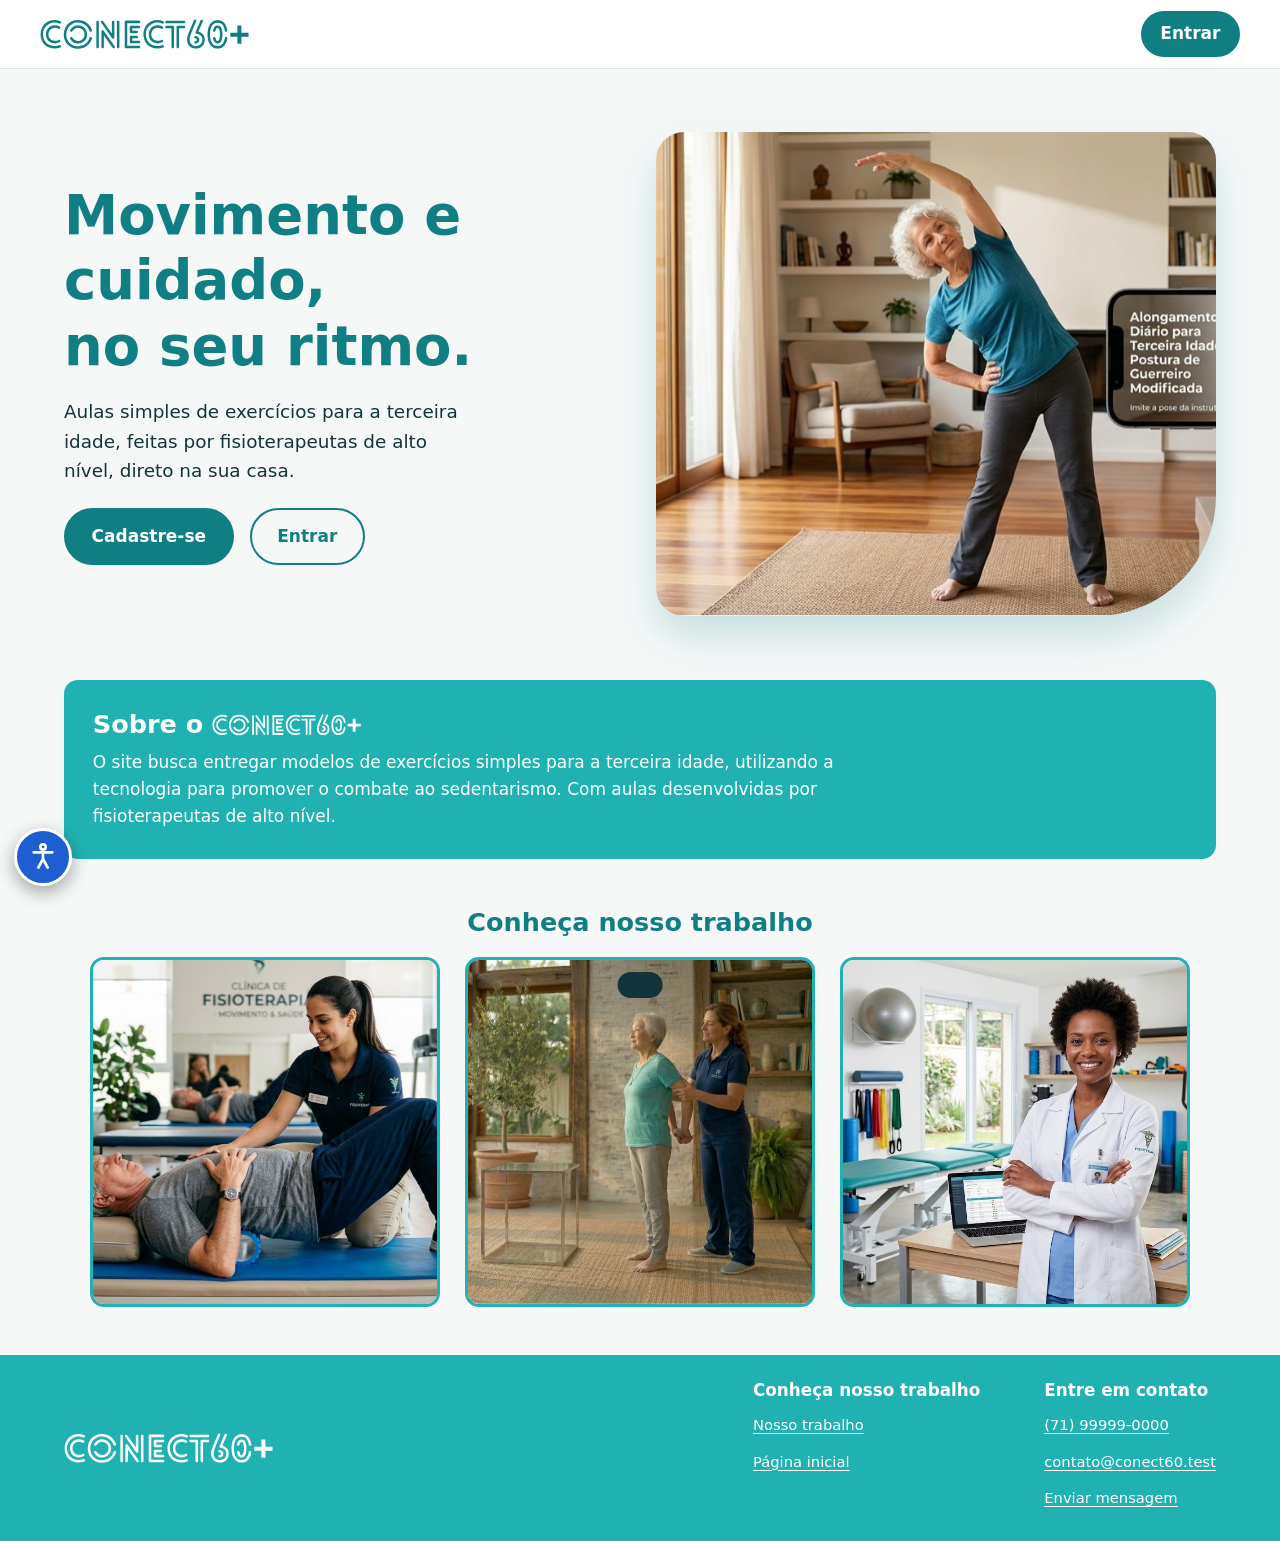
==== commit a7eb42ab: "Merge pull request #1 from jotafafa/patch-1 Update logo references and improve accessibility" ====
--- a/Conect60--main/Conect60--main/index.html
+++ b/Conect60--main/Conect60--main/index.html
@@ -8,10 +8,11 @@
 <script src="script.js" defer></script>
 </head>
 <body>
+<svg width="0" height="0" style="position:absolute" aria-hidden="true" focusable="false"><symbol id="logo-c60" viewBox="40.64 471.81 735.62 106.90"><path fill="currentColor" d="M 112.12,479.50 C 113.45,480.03 114.27,480.85 114.57,481.96 C 114.88,483.06 114.81,484.16 114.37,485.27 C 113.93,486.39 113.20,487.20 112.18,487.73 C 111.16,488.26 110.00,488.26 108.68,487.73 C 103.45,485.52 97.93,484.42 92.09,484.42 C 84.14,484.42 77.08,486.25 70.93,489.92 C 64.79,493.58 59.97,498.54 56.47,504.77 C 52.98,511.01 51.24,518.02 51.24,525.79 C 51.24,531.00 52.12,536.06 53.89,540.98 C 55.66,545.89 58.27,550.28 61.72,554.17 C 65.18,558.06 69.47,561.16 74.59,563.46 C 79.72,565.75 85.68,566.90 92.49,566.90 C 95.32,566.90 98.08,566.61 100.78,566.04 C 103.47,565.47 106.10,564.70 108.68,563.73 C 110.00,563.19 111.16,563.19 112.18,563.73 C 113.20,564.26 113.93,565.06 114.37,566.13 C 114.81,567.18 114.88,568.27 114.57,569.38 C 114.27,570.47 113.45,571.29 112.12,571.81 C 105.75,574.36 99.21,575.65 92.49,575.65 C 84.27,575.65 77.04,574.26 70.80,571.48 C 64.58,568.69 59.39,564.93 55.22,560.21 C 51.06,555.47 47.93,550.15 45.80,544.23 C 43.69,538.30 42.64,532.24 42.64,526.06 C 42.64,519.79 43.65,513.64 45.68,507.63 C 47.70,501.61 50.79,496.20 54.95,491.38 C 59.12,486.56 64.33,482.74 70.62,479.92 C 76.89,477.08 84.18,475.67 92.49,475.67 C 99.21,475.67 105.75,476.95 112.12,479.50 Z M 106.03,545.29 C 107.27,544.58 108.41,544.45 109.47,544.90 C 110.52,545.33 111.33,546.06 111.91,547.08 C 112.49,548.10 112.67,549.16 112.45,550.27 C 112.22,551.37 111.45,552.27 110.14,552.98 C 107.30,554.66 104.35,555.88 101.30,556.63 C 98.26,557.38 95.19,557.71 92.09,557.63 C 86.70,557.53 81.68,556.20 77.03,553.65 C 72.39,551.08 68.66,547.43 65.82,542.71 C 63.00,537.97 61.59,532.33 61.59,525.79 C 61.59,518.99 63.09,513.18 66.09,508.35 C 69.10,503.54 73.02,499.87 77.84,497.35 C 82.66,494.83 87.90,493.64 93.55,493.77 C 99.22,493.90 104.75,495.46 110.14,498.46 C 111.45,499.08 112.22,499.97 112.45,501.13 C 112.67,502.28 112.49,503.36 111.91,504.38 C 111.33,505.39 110.52,506.10 109.47,506.50 C 108.41,506.89 107.27,506.73 106.03,506.02 C 102.22,503.91 98.24,502.79 94.07,502.65 C 89.92,502.51 86.03,503.28 82.41,504.96 C 78.78,506.64 75.87,509.23 73.66,512.73 C 71.45,516.22 70.34,520.57 70.34,525.79 C 70.34,530.66 71.35,534.77 73.39,538.13 C 75.43,541.49 78.08,544.05 81.34,545.81 C 84.62,547.58 88.16,548.55 91.97,548.73 C 94.26,548.83 96.62,548.59 99.05,548.02 C 101.48,547.44 103.81,546.53 106.03,545.29 Z M 106.03,545.29 M 223.53,510.94 C 223.87,512.09 223.78,513.22 223.26,514.33 C 222.73,515.43 221.85,516.16 220.61,516.50 C 219.46,516.86 218.30,516.76 217.15,516.19 C 216.00,515.60 215.25,514.74 214.90,513.58 C 212.07,504.92 206.93,497.89 199.51,492.50 C 196.06,490.03 192.22,488.08 187.97,486.67 C 183.73,485.25 179.27,484.54 174.59,484.54 C 166.72,484.54 159.94,486.05 154.28,489.06 C 148.62,492.06 144.10,496.02 140.69,500.94 C 137.29,505.84 135.03,511.26 133.92,517.19 C 132.82,523.10 132.82,529.03 133.92,534.96 C 135.03,540.88 137.29,546.29 140.69,551.19 C 144.10,556.09 148.62,560.05 154.28,563.06 C 159.94,566.06 166.72,567.56 174.59,567.56 C 179.27,567.56 183.73,566.85 187.97,565.44 C 192.22,564.02 196.06,562.08 199.51,559.60 C 206.93,554.40 212.07,547.37 214.90,538.52 C 215.25,537.29 216.00,536.41 217.15,535.88 C 218.30,535.33 219.46,535.24 220.61,535.60 C 221.85,535.95 222.73,536.68 223.26,537.79 C 223.78,538.91 223.87,540.08 223.53,541.31 C 221.85,546.44 219.41,551.22 216.22,555.65 C 213.03,560.06 209.28,563.81 204.94,566.90 C 200.61,569.91 195.90,572.30 190.82,574.06 C 185.74,575.82 180.32,576.71 174.59,576.71 C 166.18,576.71 158.82,575.30 152.49,572.48 C 146.16,569.65 140.91,565.82 136.72,561.00 C 132.52,556.18 129.38,550.77 127.30,544.75 C 125.22,538.74 124.17,532.53 124.17,526.13 C 124.17,519.71 125.22,513.49 127.30,507.48 C 129.38,501.47 132.52,496.06 136.72,491.25 C 140.91,486.43 146.16,482.60 152.49,479.77 C 158.82,476.94 166.18,475.52 174.59,475.52 C 180.32,475.52 185.74,476.36 190.82,478.04 C 195.90,479.72 200.61,482.11 204.94,485.21 C 209.28,488.39 213.03,492.17 216.22,496.54 C 219.41,500.92 221.85,505.72 223.53,510.94 Z M 147.26,542.10 C 146.64,540.95 146.49,539.81 146.80,538.67 C 147.10,537.52 147.79,536.63 148.86,536.00 C 150.00,535.38 151.14,535.22 152.30,535.54 C 153.45,535.85 154.33,536.58 154.94,537.73 C 156.01,539.41 157.28,540.98 158.74,542.44 C 160.19,543.90 161.76,545.11 163.44,546.08 C 166.80,548.21 170.52,549.27 174.59,549.27 C 177.77,549.27 180.75,548.68 183.53,547.48 C 186.32,546.29 188.68,544.63 190.63,542.50 C 192.76,540.47 194.41,538.04 195.61,535.21 C 196.80,532.38 197.40,529.33 197.40,526.06 C 197.40,522.87 196.80,519.86 195.61,517.04 C 194.41,514.21 192.76,511.78 190.63,509.75 C 188.68,507.71 186.32,506.07 183.53,504.83 C 180.75,503.60 177.77,502.98 174.59,502.98 C 170.52,502.98 166.80,503.99 163.44,506.02 C 160.00,508.06 157.16,510.85 154.94,514.38 C 154.33,515.53 153.45,516.29 152.30,516.65 C 151.14,516.99 150.00,516.86 148.86,516.25 C 147.79,515.63 147.10,514.72 146.80,513.52 C 146.49,512.33 146.64,511.16 147.26,510.00 C 150.09,504.96 153.93,501.03 158.80,498.21 C 163.66,495.38 168.92,493.96 174.59,493.96 C 179.01,493.96 183.16,494.80 187.05,496.48 C 190.93,498.16 194.34,500.46 197.26,503.38 C 200.09,506.29 202.32,509.70 203.94,513.58 C 205.58,517.47 206.40,521.64 206.40,526.06 C 206.40,530.48 205.58,534.64 203.94,538.52 C 202.32,542.41 200.09,545.81 197.26,548.73 C 194.34,551.74 190.93,554.09 187.05,555.77 C 183.16,557.45 179.01,558.29 174.59,558.29 C 171.84,558.29 169.12,557.92 166.42,557.17 C 163.73,556.41 161.18,555.36 158.80,554.04 C 153.93,551.03 150.09,547.05 147.26,542.10 Z M 147.26,542.10 M 255.74,484.54 C 255.03,483.49 254.79,482.36 255.01,481.17 C 255.23,479.97 255.83,479.06 256.81,478.44 C 257.77,477.65 258.88,477.39 260.12,477.65 C 261.35,477.91 262.28,478.53 262.91,479.50 L 293.41,523.15 L 293.41,481.90 C 293.41,480.66 293.87,479.65 294.78,478.85 C 295.71,478.05 296.75,477.65 297.91,477.65 C 299.14,477.65 300.18,478.05 301.01,478.85 C 301.86,479.65 302.28,480.66 302.28,481.90 L 302.28,537.06 C 302.28,538.74 301.62,539.98 300.31,540.77 C 299.33,541.48 298.25,541.72 297.06,541.50 C 295.86,541.28 294.91,540.68 294.20,539.71 Z M 247.64,570.63 C 247.64,571.77 247.21,572.80 246.37,573.73 C 245.53,574.66 244.50,575.13 243.26,575.13 C 242.12,575.13 241.11,574.66 240.22,573.73 C 239.33,572.80 238.89,571.77 238.89,570.63 L 238.89,481.90 C 238.89,480.66 239.33,479.65 240.22,478.85 C 241.11,478.05 242.12,477.65 243.26,477.65 C 244.50,477.65 245.53,478.05 246.37,478.85 C 247.21,479.65 247.64,480.66 247.64,481.90 Z M 320.06,570.63 C 320.06,571.77 319.61,572.80 318.72,573.73 C 317.85,574.66 316.79,575.13 315.56,575.13 C 314.40,575.13 313.38,574.66 312.49,573.73 C 311.62,572.80 311.18,571.77 311.18,570.63 L 311.18,481.90 C 311.18,480.66 311.62,479.65 312.49,478.85 C 313.38,478.05 314.40,477.65 315.56,477.65 C 316.79,477.65 317.85,478.05 318.72,478.85 C 319.61,479.65 320.06,480.66 320.06,481.90 Z M 303.22,568.10 C 303.93,569.08 304.17,570.16 303.95,571.35 C 303.73,572.55 303.13,573.54 302.16,574.33 C 301.09,574.94 299.96,575.14 298.76,574.92 C 297.58,574.71 296.64,574.11 295.93,573.15 L 265.41,529.50 L 265.41,570.63 C 265.41,571.77 264.96,572.78 264.08,573.67 C 263.20,574.55 262.14,575.00 260.91,575.00 C 259.75,575.00 258.75,574.55 257.91,573.67 C 257.08,572.78 256.66,571.77 256.66,570.63 L 256.66,515.44 C 256.66,513.76 257.27,512.56 258.51,511.85 C 259.48,511.06 260.59,510.78 261.83,511.00 C 263.08,511.22 264.00,511.86 264.62,512.92 Z M 303.22,568.10 M 389.02,566.10 C 390.25,566.10 391.31,566.55 392.18,567.44 C 393.07,568.31 393.52,569.38 393.52,570.63 C 393.52,571.77 393.07,572.78 392.18,573.67 C 391.31,574.55 390.25,575.00 389.02,575.00 L 343.12,575.00 C 341.98,575.00 340.97,574.55 340.08,573.67 C 339.19,572.78 338.75,571.77 338.75,570.63 L 338.75,481.90 C 338.75,480.66 339.19,479.63 340.08,478.79 C 340.97,477.95 341.98,477.52 343.12,477.52 L 389.02,477.52 C 390.25,477.52 391.31,477.95 392.18,478.79 C 393.07,479.63 393.52,480.66 393.52,481.90 C 393.52,483.14 393.07,484.20 392.18,485.08 C 391.31,485.96 390.25,486.40 389.02,486.40 L 347.64,486.40 L 347.64,566.10 Z M 389.02,495.29 C 390.25,495.29 391.31,495.72 392.18,496.56 C 393.07,497.40 393.52,498.43 393.52,499.67 C 393.52,500.82 393.07,501.84 392.18,502.73 C 391.31,503.60 390.25,504.04 389.02,504.04 L 365.27,504.04 L 365.27,512.92 L 380.79,512.92 C 382.02,512.92 383.09,513.36 383.98,514.25 C 384.86,515.14 385.31,516.20 385.31,517.44 C 385.31,518.59 384.86,519.61 383.98,520.50 C 383.09,521.38 382.02,521.81 380.79,521.81 L 360.89,521.81 C 359.65,521.81 358.59,521.38 357.71,520.50 C 356.83,519.61 356.39,518.59 356.39,517.44 L 356.39,499.67 C 356.39,498.43 356.83,497.40 357.71,496.56 C 358.59,495.72 359.65,495.29 360.89,495.29 Z M 380.79,530.69 C 382.02,530.69 383.09,531.11 383.98,531.96 C 384.86,532.79 385.31,533.83 385.31,535.06 C 385.31,536.31 384.86,537.39 383.98,538.27 C 383.09,539.15 382.02,539.58 380.79,539.58 L 365.27,539.58 L 365.27,548.33 L 389.02,548.33 C 390.25,548.33 391.31,548.78 392.18,549.67 C 393.07,550.54 393.52,551.60 393.52,552.85 C 393.52,553.99 393.07,555.01 392.18,555.90 C 391.31,556.79 390.25,557.23 389.02,557.23 L 360.89,557.23 C 359.65,557.23 358.59,556.79 357.71,555.90 C 356.83,555.01 356.39,553.99 356.39,552.85 L 356.39,535.06 C 356.39,533.83 356.83,532.79 357.71,531.96 C 358.59,531.11 359.65,530.69 360.89,530.69 Z M 380.79,530.69 M 473.88,479.50 C 475.22,480.03 476.04,480.85 476.34,481.96 C 476.64,483.06 476.58,484.16 476.13,485.27 C 475.70,486.39 474.97,487.20 473.95,487.73 C 472.93,488.26 471.76,488.26 470.45,487.73 C 465.22,485.52 459.70,484.42 453.86,484.42 C 445.90,484.42 438.85,486.25 432.70,489.92 C 426.56,493.58 421.74,498.54 418.24,504.77 C 414.75,511.01 413.01,518.02 413.01,525.79 C 413.01,531.00 413.89,536.06 415.65,540.98 C 417.43,545.89 420.04,550.28 423.49,554.17 C 426.95,558.06 431.24,561.16 436.36,563.46 C 441.49,565.75 447.45,566.90 454.26,566.90 C 457.09,566.90 459.85,566.61 462.55,566.04 C 465.24,565.47 467.87,564.70 470.45,563.73 C 471.76,563.19 472.93,563.19 473.95,563.73 C 474.97,564.26 475.70,565.06 476.13,566.13 C 476.58,567.18 476.64,568.27 476.34,569.38 C 476.04,570.47 475.22,571.29 473.88,571.81 C 467.52,574.36 460.98,575.65 454.26,575.65 C 446.04,575.65 438.81,574.26 432.57,571.48 C 426.35,568.69 421.15,564.93 416.99,560.21 C 412.83,555.47 409.70,550.15 407.57,544.23 C 405.46,538.30 404.40,532.24 404.40,526.06 C 404.40,519.79 405.42,513.64 407.45,507.63 C 409.47,501.61 412.56,496.20 416.72,491.38 C 420.88,486.56 426.10,482.74 432.38,479.92 C 438.66,477.08 445.95,475.67 454.26,475.67 C 460.98,475.67 467.52,476.95 473.88,479.50 Z M 467.80,545.29 C 469.04,544.58 470.18,544.45 471.24,544.90 C 472.29,545.33 473.10,546.06 473.68,547.08 C 474.26,548.10 474.44,549.16 474.22,550.27 C 473.99,551.37 473.22,552.27 471.90,552.98 C 469.07,554.66 466.12,555.88 463.07,556.63 C 460.03,557.38 456.96,557.71 453.86,557.63 C 448.47,557.53 443.45,556.20 438.80,553.65 C 434.16,551.08 430.43,547.43 427.59,542.71 C 424.77,537.97 423.36,532.33 423.36,525.79 C 423.36,518.99 424.86,513.18 427.86,508.35 C 430.87,503.54 434.79,499.87 439.61,497.35 C 444.43,494.83 449.67,493.64 455.32,493.77 C 460.99,493.90 466.51,495.46 471.90,498.46 C 473.22,499.08 473.99,499.97 474.22,501.13 C 474.44,502.28 474.26,503.36 473.68,504.38 C 473.10,505.39 472.29,506.10 471.24,506.50 C 470.18,506.89 469.04,506.73 467.80,506.02 C 463.99,503.91 460.01,502.79 455.84,502.65 C 451.69,502.51 447.80,503.28 444.18,504.96 C 440.55,506.64 437.63,509.23 435.43,512.73 C 433.22,516.22 432.11,520.57 432.11,525.79 C 432.11,530.66 433.12,534.77 435.15,538.13 C 437.20,541.49 439.85,544.05 443.11,545.81 C 446.39,547.58 449.93,548.55 453.74,548.73 C 456.03,548.83 458.39,548.59 460.82,548.02 C 463.25,547.44 465.58,546.53 467.80,545.29 Z M 467.80,545.29 M 485.69,486.40 C 484.45,486.40 483.39,485.96 482.51,485.08 C 481.61,484.20 481.17,483.18 481.17,482.02 C 481.17,480.79 481.61,479.75 482.51,478.92 C 483.39,478.07 484.45,477.65 485.69,477.65 L 547.63,477.65 C 548.86,477.65 549.88,478.07 550.67,478.92 C 551.46,479.75 551.86,480.79 551.86,482.02 C 551.86,483.18 551.46,484.20 550.67,485.08 C 549.88,485.96 548.86,486.40 547.63,486.40 Z M 485.69,504.04 C 484.45,504.04 483.39,503.63 482.51,502.79 C 481.61,501.95 481.17,500.95 481.17,499.79 C 481.17,498.56 481.61,497.50 482.51,496.63 C 483.39,495.74 484.45,495.29 485.69,495.29 L 507.71,495.29 C 508.95,495.29 510.01,495.74 510.88,496.63 C 511.77,497.50 512.21,498.56 512.21,499.79 L 512.21,570.48 C 512.21,571.72 511.77,572.78 510.88,573.67 C 510.01,574.55 508.95,575.00 507.71,575.00 C 506.56,575.00 505.52,574.55 504.59,573.67 C 503.66,572.78 503.19,571.72 503.19,570.48 L 503.19,504.04 Z M 547.63,495.29 C 548.86,495.29 549.88,495.74 550.67,496.63 C 551.46,497.50 551.86,498.56 551.86,499.79 C 551.86,500.95 551.46,501.95 550.67,502.79 C 549.88,503.63 548.86,504.04 547.63,504.04 L 529.86,504.04 L 529.86,570.48 C 529.86,571.72 529.41,572.78 528.53,573.67 C 527.64,574.55 526.57,575.00 525.34,575.00 C 524.18,575.00 523.16,574.55 522.28,573.67 C 521.40,572.78 520.96,571.72 520.96,570.48 L 520.96,499.79 C 520.96,498.56 521.40,497.50 522.28,496.63 C 523.16,495.74 524.18,495.29 525.34,495.29 Z M 547.63,495.29 M 605.44,476.98 C 606.05,475.66 606.91,474.83 608.03,474.48 C 609.14,474.12 610.20,474.18 611.21,474.67 C 612.22,475.16 613.00,475.91 613.53,476.92 C 614.05,477.93 614.01,479.10 613.40,480.44 L 598.01,515.83 C 604.99,517.78 610.43,521.23 614.32,526.19 C 618.22,531.14 620.17,537.37 620.17,544.90 C 620.17,550.81 619.04,555.90 616.78,560.15 C 614.53,564.39 611.54,567.77 607.82,570.29 C 604.11,572.81 600.02,574.46 595.55,575.25 C 591.09,576.05 586.65,576.01 582.23,575.13 C 577.82,574.23 573.77,572.49 570.09,569.90 C 566.42,567.29 563.48,563.81 561.28,559.48 C 559.07,555.15 557.98,549.95 558.03,543.90 C 558.07,537.84 559.64,530.93 562.73,523.15 C 565.83,515.27 569.03,507.47 572.34,499.73 C 575.66,491.99 578.95,484.24 582.23,476.46 C 582.76,475.13 583.57,474.31 584.67,474.00 C 585.78,473.70 586.86,473.74 587.92,474.15 C 588.99,474.54 589.79,475.24 590.32,476.25 C 590.84,477.27 590.84,478.44 590.32,479.77 C 587.14,487.47 583.89,495.18 580.57,502.92 C 577.26,510.66 574.06,518.41 570.96,526.19 C 568.21,533.18 566.91,539.26 567.05,544.44 C 567.18,549.60 568.33,553.87 570.48,557.23 C 572.65,560.59 575.41,563.11 578.78,564.79 C 582.14,566.46 585.69,567.27 589.44,567.23 C 593.20,567.19 596.77,566.31 600.13,564.58 C 603.49,562.86 606.23,560.37 608.36,557.10 C 610.48,553.83 611.55,549.76 611.55,544.90 C 611.55,538.34 609.73,533.34 606.11,529.90 C 602.48,526.45 597.53,524.33 591.26,523.54 C 589.84,523.36 588.78,522.59 588.07,521.23 C 587.36,519.85 587.32,518.50 587.94,517.17 Z M 587.67,540.25 C 586.26,540.25 585.19,539.81 584.48,538.92 C 583.78,538.03 583.42,537.02 583.42,535.88 C 583.42,534.72 583.78,533.71 584.48,532.83 C 585.19,531.95 586.26,531.50 587.67,531.50 C 590.77,531.50 593.40,532.30 595.57,533.90 C 597.73,535.48 599.30,537.49 600.28,539.92 C 601.25,542.35 601.51,544.87 601.07,547.48 C 600.62,550.09 599.34,552.41 597.21,554.44 C 595.63,556.04 593.72,557.15 591.51,557.77 C 589.30,558.39 587.37,558.41 585.73,557.83 C 584.11,557.25 583.30,555.94 583.30,553.90 C 583.30,552.66 583.73,551.63 584.61,550.79 C 585.50,549.95 586.52,549.52 587.67,549.52 C 589.26,549.52 590.44,549.06 591.23,548.15 C 592.04,547.22 592.44,546.14 592.44,544.90 C 592.44,543.65 592.04,542.56 591.23,541.65 C 590.44,540.72 589.26,540.25 587.67,540.25 Z M 587.67,540.25 M 690.84,539.04 C 691.10,537.54 691.72,536.51 692.69,535.94 C 693.68,535.35 694.74,535.16 695.88,535.33 C 697.03,535.52 698.00,536.05 698.80,536.94 C 699.60,537.81 699.87,538.96 699.61,540.38 C 698.63,546.83 696.80,552.77 694.09,558.17 C 691.39,563.56 687.70,567.86 683.00,571.08 C 678.32,574.30 672.45,575.92 665.38,575.92 C 658.57,575.92 652.89,574.48 648.34,571.60 C 643.78,568.73 640.16,564.89 637.46,560.08 C 634.76,555.27 632.82,549.89 631.63,543.96 C 630.43,538.03 629.84,532.06 629.84,526.06 C 629.84,520.05 630.43,514.08 631.63,508.17 C 632.82,502.24 634.76,496.86 637.46,492.04 C 640.16,487.22 643.78,483.38 648.34,480.50 C 652.89,477.63 658.57,476.19 665.38,476.19 C 672.45,476.19 678.32,477.78 683.00,480.96 C 687.70,484.14 691.39,488.43 694.09,493.83 C 696.80,499.22 698.63,505.19 699.61,511.73 C 699.87,513.15 699.60,514.30 698.80,515.19 C 698.00,516.06 697.03,516.59 695.88,516.77 C 694.74,516.95 693.68,516.74 692.69,516.13 C 691.72,515.50 691.10,514.48 690.84,513.06 C 690.13,507.94 688.80,503.25 686.86,499.00 C 684.91,494.75 682.22,491.35 678.78,488.79 C 675.33,486.22 670.86,484.94 665.38,484.94 C 659.99,484.94 655.57,486.16 652.11,488.58 C 648.66,491.02 645.97,494.27 644.03,498.33 C 642.08,502.41 640.71,506.85 639.92,511.67 C 639.13,516.49 638.73,521.29 638.73,526.06 C 638.73,530.83 639.13,535.62 639.92,540.44 C 640.71,545.26 642.08,549.68 644.03,553.71 C 645.97,557.74 648.66,560.97 652.11,563.40 C 655.57,565.83 659.99,567.04 665.38,567.04 C 670.86,567.04 675.33,565.76 678.78,563.19 C 682.22,560.62 684.91,557.22 686.86,552.98 C 688.80,548.73 690.13,544.08 690.84,539.04 Z M 657.96,513.31 C 657.70,514.73 657.05,515.71 656.03,516.25 C 655.01,516.78 653.93,516.91 652.78,516.65 C 651.63,516.39 650.71,515.81 650.00,514.92 C 649.30,514.03 649.07,512.88 649.34,511.46 C 649.95,508.54 650.89,505.79 652.17,503.19 C 653.46,500.58 655.19,498.45 657.36,496.81 C 659.53,495.18 662.20,494.35 665.38,494.35 C 669.00,494.35 671.96,495.40 674.25,497.48 C 676.56,499.55 678.35,502.29 679.63,505.71 C 680.92,509.11 681.76,512.87 682.15,516.98 C 682.55,521.09 682.64,525.18 682.42,529.25 C 682.20,533.31 681.75,537.02 681.09,540.38 C 680.43,543.74 679.66,546.39 678.78,548.33 C 676.91,552.22 674.48,554.90 671.48,556.35 C 668.48,557.81 665.43,558.22 662.34,557.56 C 659.24,556.90 656.63,555.33 654.50,552.85 C 653.97,552.23 653.24,551.06 652.32,549.33 C 651.38,547.61 650.61,545.76 649.98,543.77 C 649.37,541.77 649.22,539.96 649.53,538.33 C 649.84,536.70 650.97,535.70 652.92,535.33 C 654.50,535.07 655.65,535.29 656.36,536.00 C 657.07,536.71 657.61,537.73 658.00,539.06 C 658.41,540.39 658.83,541.77 659.28,543.23 C 659.72,544.69 660.43,545.99 661.40,547.15 C 662.63,548.56 664.22,549.14 666.17,548.88 C 668.11,548.60 669.66,547.18 670.82,544.63 C 671.61,542.86 672.26,540.32 672.80,537.00 C 673.34,533.68 673.63,530.08 673.67,526.19 C 673.71,522.30 673.47,518.61 672.94,515.13 C 672.41,511.63 671.53,508.75 670.30,506.50 C 669.06,504.24 667.42,503.10 665.38,503.10 C 662.99,503.10 661.29,504.24 660.28,506.50 C 659.26,508.75 658.49,511.02 657.96,513.31 Z M 657.96,513.31 M 749.19,519.81 L 774.25,519.81 L 774.25,534.02 L 749.19,534.02 L 749.19,558.94 L 735.00,558.94 L 735.00,534.02 L 709.94,534.02 L 709.94,519.81 L 735.00,519.81 L 735.00,494.63 L 749.19,494.63 Z M 749.19,519.81"/></symbol></svg>
 <a class="skip" href="#main">Pular para o conteúdo</a>
 
 <header class="top">
-  <a class="logo" href="#" data-go="home" aria-label="Conect60+, página inicial">CONECT60+</a>
+  <a class="logo" href="#" data-go="home" aria-label="Conect60+, página inicial"><svg class="logo-img" viewBox="0 0 735.62 106.90" aria-hidden="true" focusable="false"><use href="#logo-c60"/></svg></a>
   <nav class="top-actions" aria-label="Principal">
     <button class="btn btn-sm" id="btn-enter-top" data-open="login">Entrar</button>
     <button class="icon-btn" id="btn-profile" data-open="profile" aria-label="Abrir meu perfil" hidden>
@@ -38,7 +39,7 @@
       <div class="hero-img" role="img" aria-label="Senhora fazendo alongamento em casa, seguindo uma aula pelo celular"></div>
     </div>
     <section class="about" aria-labelledby="h-about">
-      <h2 id="h-about">Sobre o Conect60+</h2>
+      <h2 id="h-about">Sobre o <span class="brand" role="img" aria-label="Conect60+"><svg class="logo-img" viewBox="0 0 735.62 106.90" aria-hidden="true" focusable="false"><use href="#logo-c60"/></svg></span></h2>
       <p>O site busca entregar modelos de exercícios simples para a terceira idade, utilizando a tecnologia para promover o combate ao sedentarismo. Com aulas desenvolvidas por fisioterapeutas de alto nível.</p>
     </section>
 
@@ -99,17 +100,17 @@
   <section class="view" id="view-team" aria-labelledby="h-team">
     <div class="banner">
       <h1 id="h-team">Nosso trabalho</h1>
-      <p class="cat-desc">Conheça a equipe e o projeto por trás do CONECT 60+.</p>
+      <p class="cat-desc">Conheça a equipe e o projeto por trás do <span class="brand" role="img" aria-label="Conect60+"><svg class="logo-img" viewBox="0 0 735.62 106.90" aria-hidden="true" focusable="false"><use href="#logo-c60"/></svg></span>.</p>
     </div>
     <div class="content">
       <div class="team-top">
         <figure class="team-photo">
           <img src="imagens/equipe.jpg" alt="Foto da equipe de desenvolvimento do CONECT 60+" width="1200" height="800">
-          <figcaption>Equipe de desenvolvimento do CONECT 60+</figcaption>
+          <figcaption>Equipe de desenvolvimento do <span class="brand" role="img" aria-label="Conect60+"><svg class="logo-img" viewBox="0 0 735.62 106.90" aria-hidden="true" focusable="false"><use href="#logo-c60"/></svg></span></figcaption>
         </figure>
         <div class="team-text">
           <h2>Sobre o nosso TCC</h2>
-          <p><strong>O CONECT 60+</strong> é uma plataforma web digital assistiva que une tecnologia e fisioterapia preventiva para o público 60+.</p>
+          <p><strong>O <span class="brand" role="img" aria-label="Conect60+"><svg class="logo-img" viewBox="0 0 735.62 106.90" aria-hidden="true" focusable="false"><use href="#logo-c60"/></svg></span></strong> é uma plataforma web digital assistiva que une tecnologia e fisioterapia preventiva para o público 60+.</p>
           <p>Desenvolvido como Trabalho de Conclusão de Curso (TCC), o projeto leva aulas e exercícios simples para dentro da casa das pessoas idosas, com a orientação de profissionais de fisioterapia, e usa uma interface pensada para ser fácil, clara e acessível.</p>
           <p>Nosso propósito é aproximar a terceira idade da tecnologia e, ao mesmo tempo, incentivar o movimento e o cuidado com a saúde todos os dias.</p>
         </div>
@@ -151,7 +152,7 @@
 </main>
 
 <footer class="foot">
-  <strong class="logo light">CONECT60+</strong>
+  <strong class="logo light" role="img" aria-label="Conect60+"><svg class="logo-img" viewBox="0 0 735.62 106.90" aria-hidden="true" focusable="false"><use href="#logo-c60"/></svg></strong>
   <nav class="foot-cols" aria-label="Rodapé">
     <div id="foot-work">
       <h2 class="f-title">Conheça nosso trabalho</h2>
--- a/Conect60--main/Conect60--main/style.css
+++ b/Conect60--main/Conect60--main/style.css
@@ -20,6 +20,10 @@
 .top{position:sticky;top:0;z-index:20;display:flex;justify-content:space-between;align-items:center;padding:.7rem clamp(1rem,4vw,2.5rem);background:var(--white);box-shadow:0 1px 0 #dbe7e7}
 .logo{font-weight:800;letter-spacing:.06em;font-size:1.4rem;color:var(--teal-d);text-decoration:none}
 .logo.light{color:#fff}
+.logo{display:inline-flex;align-items:center;line-height:0}
+.logo-img{display:block;height:1.9rem;width:auto;aspect-ratio:6.881}
+.brand{display:inline-block;vertical-align:-.12em;line-height:0}
+.brand .logo-img{height:.85em}
 .top-actions{display:flex;gap:.6rem;align-items:center}
 
 /* botões */
